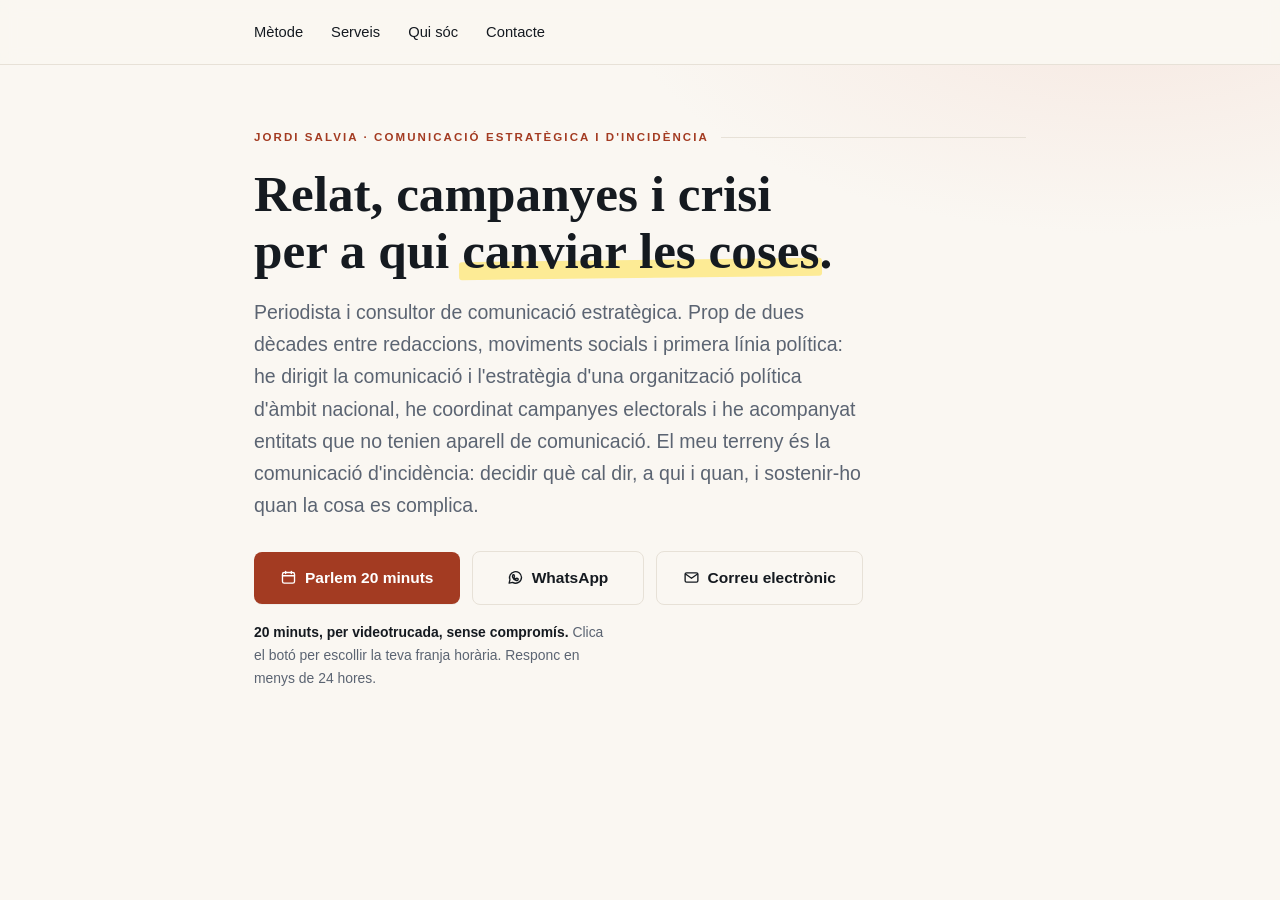
==== index.html @ 1759423c "CTA: recuperar el context de la reunió (20 min, videotrucada, sense compromís)" ====
<!DOCTYPE html>
<html lang="ca">
<head>
<meta charset="utf-8">
<meta name="viewport" content="width=device-width, initial-scale=1">
<title>Jordi Salvia · Comunicació estratègica i d'incidència</title>
<meta name="description" content="Assessor de comunicació estratègica i d'incidència. Relat, campanyes, discursos i gestió de crisi per a entitats, plataformes, grups polítics, institucions i moviments socials.">
<meta property="og:title" content="Jordi Salvia · Comunicació estratègica i d'incidència">
<meta property="og:description" content="Relat, campanyes i crisi per a qui vol canviar les coses.">
<meta property="og:type" content="website">
<meta property="og:locale" content="ca_ES">
<meta name="theme-color" content="#a33b22">
<link rel="canonical" href="https://jsalvia.github.io/web-serveis/">
<meta property="og:image" content="https://jsalvia.github.io/web-serveis/og-image.png">
<meta property="og:url" content="https://jsalvia.github.io/web-serveis/">
<meta name="twitter:card" content="summary_large_image">
<meta name="twitter:image" content="https://jsalvia.github.io/web-serveis/og-image.png">
<link rel="icon" href="data:image/svg+xml,%3Csvg xmlns='http://www.w3.org/2000/svg' viewBox='0 0 32 32'%3E%3Crect width='32' height='32' rx='6' fill='%23a33b22'/%3E%3Ctext x='16' y='22' font-family='Georgia,serif' font-size='18' fill='%23fff' text-anchor='middle'%3EJS%3C/text%3E%3C/svg%3E">
<link rel="stylesheet" href="assets/style.css?v=20261027g">
</head>
<body class="home">

<header class="top">
  <div class="wrap">
    <nav aria-label="Navegació principal">
      <a href="metode/">Mètode</a>
      <a href="serveis/">Serveis</a>
      <a href="qui-soc/">Qui sóc</a>
      <a href="contacte/">Contacte</a>
    </nav>
  </div>
</header>

<main class="home-main">
  <section class="hero hero-home">
    <div class="wrap hero-solo">
      <div class="hero-copy">
        <div class="eyebrow">Jordi Salvia · Comunicació estratègica i d'incidència</div>
        <h1>Relat, campanyes i crisi<br>per a qui <span class="highlight">canviar les coses</span>.</h1>
        <p class="lead">Periodista i consultor de comunicació estratègica. Prop de dues dècades entre redaccions, moviments socials i primera línia política: he dirigit la comunicació i l'estratègia d'una organització política d'àmbit nacional, he coordinat campanyes electorals i he acompanyat entitats que no tenien aparell de comunicació. El meu terreny és la comunicació d'incidència: decidir què cal dir, a qui i quan, i sostenir-ho quan la cosa es complica.</p>
        <div class="cta-row hero-actions">
          <a class="btn" href="https://cal.com/jordi-salvia/20min" target="_blank" rel="noopener"><svg viewBox="0 0 24 24" aria-hidden="true"><rect x="3.5" y="5" width="17" height="15" rx="2.5"/><path d="M3.5 9.5h17M8 3.5v3M16 3.5v3"/></svg>Parlem 20 minuts</a>
          <a class="btn ghost" href="https://wa.me/34615145977?text=Hola%20Jordi%2C%20he%20vist%20la%20web%20i%20voldria%20parlar%20de..." target="_blank" rel="noopener"><svg viewBox="0 0 24 24" aria-hidden="true"><path d="M20.5 11.6a8.5 8.5 0 0 1-12.6 7.4L3 20l1.1-4.7A8.5 8.5 0 1 1 20.5 11.6Z"/><path d="M8.2 8.4c.2-.5.4-.5.7-.5h.5c.2 0 .4.1.5.4l.7 1.6c.1.2 0 .4-.1.6l-.5.6c-.1.2-.2.3-.1.5.4.8 1.5 1.9 2.5 2.3.2.1.4 0 .5-.1l.6-.7c.2-.2.3-.2.5-.1l1.6.8c.2.1.3.2.3.4 0 .7-.4 1.5-1 1.8-.5.3-1.3.4-2.2.1-1.9-.6-4.1-2.7-4.8-4.6-.3-.9-.2-1.7.1-2.2Z"/></svg>WhatsApp</a>
          <a class="btn ghost" href="mailto:jsalvia@gmail.com?subject=Reuni%C3%B3%20de%2020%20minuts"><svg viewBox="0 0 24 24" aria-hidden="true"><rect x="3" y="5.5" width="18" height="13" rx="2"/><path d="m3.5 7 8.5 6 8.5-6"/></svg>Correu electrònic</a>
        </div>
        <p class="cta-note"><strong>20 minuts, per videotrucada, sense compromís.</strong> Clica el botó per escollir la teva franja horària. Responc en menys de 24 hores.</p>
      </div>
    </div>
  </section>
</main>

</body>
</html>
---- assets/style.css ----
:root{
    --ink:#151a20; --muted:#5b6472; --line:#e7e1d7;
    --bg:#faf7f2; --card:#ffffff; --band:#f3ece3;
    --accent:#a33b22; --accent-dark:#7f2c19; --soft:#f6e8e1;
    --max:820px;
  }
  *{box-sizing:border-box}
  html{scroll-behavior:smooth}
  body{margin:0;background:var(--bg);color:var(--ink);
    font-family:-apple-system,BlinkMacSystemFont,"Segoe UI",Roboto,Helvetica,Arial,sans-serif;
    line-height:1.65;-webkit-font-smoothing:antialiased;text-rendering:optimizeLegibility}
  h1,h2,h3,.brand,.quote{font-family:Georgia,"Iowan Old Style","Palatino Linotype","Times New Roman",serif;line-height:1.18;margin:0 0 .5em;font-weight:600}
  a{color:var(--accent);text-decoration:none}
  a:hover{text-decoration:underline}
  a:focus-visible,.btn:focus-visible{outline:2px solid var(--accent);outline-offset:3px;border-radius:8px}
  .wrap{max-width:var(--max);margin:0 auto;padding:0 24px}
  .eyebrow{display:flex;align-items:center;gap:12px;text-transform:uppercase;letter-spacing:.18em;font-size:.72rem;color:var(--accent);font-weight:700;margin-bottom:18px}
  .eyebrow::after{content:"";flex:1;height:1px;background:var(--line)}
  .num{font-variant-numeric:tabular-nums;color:var(--muted);font-weight:700}

  header.top{position:sticky;top:0;z-index:20;background:rgba(250,247,242,.86);backdrop-filter:blur(8px);border-bottom:1px solid var(--line)}
  header.top .wrap{display:flex;align-items:center;justify-content:space-between;height:64px}
  .brand{font-size:1.06rem;letter-spacing:.01em;color:var(--ink)}
  .brand b{color:var(--accent)}
  nav a{margin-left:22px;color:var(--ink);font-size:.92rem}
  nav a:hover{color:var(--accent);text-decoration:none}
  @media(max-width:660px){nav a{margin-left:14px;font-size:.84rem}}

  .hero{position:relative;padding:76px 0 66px;overflow:hidden}
  .hero::before{content:"";position:absolute;inset:0;background:
     radial-gradient(720px 340px at 88% -10%, var(--soft), transparent 70%);
     pointer-events:none}
  .hero .wrap{position:relative}
  .hero-grid{display:grid;gap:40px;align-items:center;grid-template-columns:1.18fr .82fr}
  @media(max-width:820px){.hero-grid{grid-template-columns:1fr;gap:28px}}
  .hero-foto{margin:0}
  .hero-foto img{width:100%;height:auto;display:block;border-radius:8px;box-shadow:0 18px 44px rgba(24,24,24,.14)}
  .hero h1{font-size:clamp(2rem,4.6vw,3.15rem);max-width:22ch;margin-bottom:.35em}
  .hero p.lead{font-size:clamp(1.04rem,2vw,1.22rem);color:var(--muted);max-width:54ch;margin:0 0 30px}
  .cta-row{display:flex;gap:12px;flex-wrap:wrap;align-items:center}
  .btn{display:inline-block;background:var(--accent);color:#fff;padding:13px 26px;border-radius:8px;font-weight:600;font-size:.97rem;box-shadow:0 1px 0 rgba(0,0,0,.04)}
  .btn:hover{background:var(--accent-dark);text-decoration:none}
  .btn.ghost{background:transparent;color:var(--ink);border:1px solid var(--line);box-shadow:none}
  .btn.ghost:hover{border-color:var(--accent);color:var(--accent);background:transparent}
  .cta-link{margin-left:6px;font-weight:600;font-size:.97rem;border-bottom:1px solid rgba(24,24,24,.28);padding-bottom:1px}
  .cta-link:hover{color:var(--accent);border-color:var(--accent);text-decoration:none}
  .cta-note{margin:16px 0 0;font-size:.87rem;color:var(--muted);max-width:46ch}
  .cta-row-center{justify-content:center}
  .avail-note{margin:20px auto 0;font-size:.92rem;color:#c9ccd2;max-width:46ch;line-height:1.5}
  .hero-tag{margin:0 0 26px;font-size:.98rem;color:var(--muted);max-width:52ch}
  .hero-tag b{color:var(--accent)}

  section{padding:66px 0}
  .band{background:var(--band)}
  .section-title{font-size:clamp(1.45rem,3vw,2rem);max-width:26ch}
  .section-lead{color:var(--muted);max-width:62ch;margin-top:-.2em}

  .grid{display:grid;gap:20px;grid-template-columns:repeat(auto-fit,minmax(230px,1fr));margin-top:34px}
  @media(min-width:760px){.grid.pairs{grid-template-columns:1fr 1fr}}
  .card{background:var(--card);border:1px solid var(--line);border-radius:8px;padding:24px;transition:transform .16s ease,box-shadow .16s ease,border-color .16s ease}
  .card:hover{transform:translateY(-3px);box-shadow:0 14px 34px rgba(24,24,24,.07);border-color:#d9cfc0}
  .card .ic{width:38px;height:38px;border-radius:8px;background:var(--soft);color:var(--accent);display:flex;align-items:center;justify-content:center;margin-bottom:14px}
  .card .ic svg{width:20px;height:20px;stroke:currentColor;fill:none;stroke-width:1.9;stroke-linecap:round;stroke-linejoin:round}
  .card h3{font-size:1.08rem;margin-bottom:.35em}
  .card p{margin:0;color:var(--muted);font-size:.95rem}

  ul.plain{list-style:none;padding:0;margin:22px 0 0}
  ul.plain li{padding:12px 0 12px 30px;position:relative;border-bottom:1px solid var(--line)}
  ul.plain li:last-child{border-bottom:0}
  ul.plain li::before{content:"";position:absolute;left:2px;top:20px;width:9px;height:9px;background:var(--accent);border-radius:50%}
  ul.plain strong{font-weight:600}

  .quote{border-left:3px solid var(--accent);padding:6px 0 6px 20px;font-size:clamp(1.15rem,2.4vw,1.5rem);max-width:60ch;color:var(--ink)}

  .steps{counter-reset:s;margin-top:34px;display:grid;gap:28px 34px;grid-template-columns:1fr 1fr}
  @media(max-width:720px){.steps{grid-template-columns:1fr;gap:24px}}
  .step{position:relative;padding:0 0 0 56px;counter-increment:s}
  .step::before{content:counter(s);position:absolute;left:0;top:-2px;width:38px;height:38px;border:1.5px solid var(--accent);color:var(--accent);border-radius:50%;display:flex;align-items:center;justify-content:center;font-weight:700;background:var(--bg)}
  .band .step::before{background:var(--band)}
  .step h3{font-size:1.02rem;margin-bottom:.2em}
  .step p{margin:0;color:var(--muted);font-size:.95rem}

  .card.exp{border-top:3px solid var(--accent)}
  .card .k{font-size:.74rem;text-transform:uppercase;letter-spacing:.14em;color:var(--accent);font-weight:700;margin-bottom:10px}
  .card .mut{margin:12px 0 0;padding-top:12px;border-top:1px solid var(--line);font-size:.86rem;color:var(--muted)}
  .exp-now{margin-top:26px;color:var(--muted);max-width:62ch}

  .cta-box{background:var(--ink);color:#fff;border-radius:8px;padding:48px;text-align:center}
  .cta-box h2{color:#fff;font-size:clamp(1.5rem,3vw,2rem)}
  .cta-box p{color:#c9ccd2;max-width:52ch;margin:0 auto 26px}
  .cta-box .btn{background:#fff;color:var(--ink)}
  .cta-box .btn:hover{background:#e9ebee}
  .cta-box .btn.ghost{background:transparent;color:#fff;border:1px solid rgba(255,255,255,.38)}
  .cta-box .btn.ghost:hover{background:rgba(255,255,255,.08);color:#fff;border-color:#fff}
  .contact-lines a{color:#fff;text-decoration:underline;text-underline-offset:2px}
  .contact-lines a:hover{color:#fff;text-decoration-thickness:2px}
  .contact-lines{margin-top:28px;font-size:1rem;display:grid;gap:8px;justify-items:center}
  .contact-lines div{color:#c9ccd2}
  .contact-lines strong{display:inline-block;min-width:92px;color:#8f959d;font-weight:600;font-size:.82rem;text-transform:uppercase;letter-spacing:.08em}

  footer{padding:34px 0 56px;color:var(--muted);font-size:.85rem;border-top:1px solid var(--line)}
  footer .wrap{display:flex;justify-content:space-between;gap:14px;flex-wrap:wrap}
  footer a{color:var(--muted)}

/* ---- pàgines internes ---- */
  nav a[aria-current="page"]{color:var(--ink)}
  .page-head{padding:54px 0 0}
  .page-head h1{font-size:clamp(1.85rem,4vw,2.7rem);max-width:24ch;margin:0 0 .35em}
  .page-head p{color:var(--muted);max-width:62ch;margin:0}
  .back-link{display:inline-block;margin:0 0 18px;font-size:.9rem;color:var(--muted)}
  .back-link:hover{color:var(--accent)}
  .teaser{margin-top:28px}

/* ---- heroi sense foto (portada) ---- */
  .hero-solo{max-width:840px}
  .hero-solo .hero-copy .lead{max-width:56ch}

/* ---- Capçalera 2026-10-27 ---- */
  header.top .wrap{display:flex;align-items:center;justify-content:flex-start;height:64px}
  nav{display:flex;align-items:center;justify-content:flex-start;gap:28px}
  nav a{margin:0;color:var(--ink);font-size:.92rem;position:relative;white-space:nowrap}
  nav a[aria-current="page"]{color:var(--accent)}
  nav a[aria-current="page"]::after{content:"";position:absolute;left:0;right:0;bottom:-7px;height:1.5px;background:var(--accent)}

/* ---- Home d'una pantalla ---- */
  body.home{min-height:100svh;display:flex;flex-direction:column}
  body.home .home-main{flex:1;display:flex;align-items:flex-start}
  .hero-home{padding:clamp(28px,7vh,72px) 0 64px;width:100%}
  .hero-home .hero-solo{max-width:820px;margin:0 auto;text-align:left}
  .hero-home h1{font-size:clamp(1.5rem,6vw,3.2rem);max-width:100%;margin:0 0 .32em;line-height:1.12}
  .highlight{position:relative;display:inline-block;z-index:0;white-space:nowrap}
  .highlight::before{content:"";position:absolute;left:-.06em;right:-.06em;bottom:.03em;height:.36em;background:#ffe45c;opacity:.62;border-radius:3px;transform:rotate(-.7deg);z-index:-1}
  .hero-home .lead{font-size:clamp(1.02rem,1.9vw,1.2rem);max-width:50ch;margin:0 0 30px}
  .hero-home .cta-row{justify-content:flex-start}
  .hero-home .cta-note{text-align:left;margin:16px 0 0}
  .hero-actions .btn{min-width:172px;text-align:center}

  @media(max-width:760px){
    header.top .wrap{height:auto;padding:12px 24px}
    nav{gap:18px;flex-wrap:wrap;justify-content:flex-start}
    nav a{font-size:.84rem}
  }
  @media(max-width:560px){
    .hero-home .lead{font-size:1rem;margin-bottom:22px}
    .hero-actions{flex-direction:column;align-items:stretch}
    .hero-actions .btn{width:100%;min-width:0}
  }
  @media(max-height:720px) and (min-width:761px){
    .hero-home h1{font-size:clamp(1.75rem,4.2vw,2.7rem)}
    .hero-home .lead{font-size:1rem;margin-bottom:22px}
    .hero-home{padding:18px 0}
  }

/* ---- Icones de contacte ---- */
  .btn svg{width:17px;height:17px;margin-right:8px;vertical-align:-3px;stroke:currentColor;fill:none;stroke-width:1.9;stroke-linecap:round;stroke-linejoin:round}
  .cta-note strong{color:var(--ink);font-weight:600}
  .avail-note strong{color:#fff;font-weight:600}
  .contact-lines div{display:flex;align-items:center;justify-content:center;gap:10px;flex-wrap:wrap}
  .contact-lines .ci{display:inline-flex;width:18px;height:18px;flex:0 0 18px;color:#c9ccd2}
  .contact-lines .ci svg{width:18px;height:18px;stroke:currentColor;fill:none;stroke-width:1.8;stroke-linecap:round;stroke-linejoin:round}
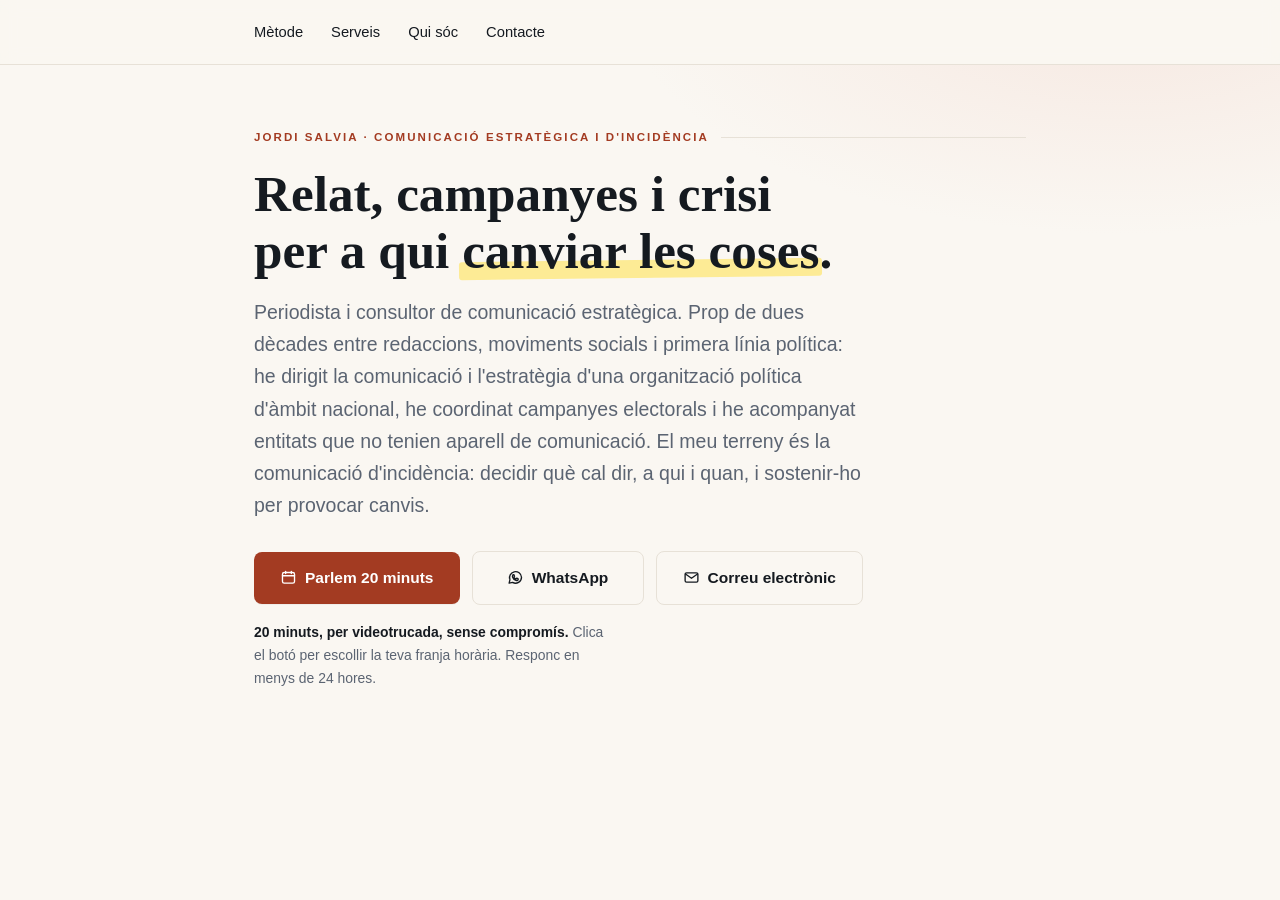
==== commit a108cdfc: "Perfil: acabar amb 'i sostenir-ho per provocar canvis'" ====
--- a/index.html
+++ b/index.html
@@ -37,7 +37,7 @@
       <div class="hero-copy">
         <div class="eyebrow">Jordi Salvia · Comunicació estratègica i d'incidència</div>
         <h1>Relat, campanyes i crisi<br>per a qui <span class="highlight">canviar les coses</span>.</h1>
-        <p class="lead">Periodista i consultor de comunicació estratègica. Prop de dues dècades entre redaccions, moviments socials i primera línia política: he dirigit la comunicació i l'estratègia d'una organització política d'àmbit nacional, he coordinat campanyes electorals i he acompanyat entitats que no tenien aparell de comunicació. El meu terreny és la comunicació d'incidència: decidir què cal dir, a qui i quan, i sostenir-ho quan la cosa es complica.</p>
+        <p class="lead">Periodista i consultor de comunicació estratègica. Prop de dues dècades entre redaccions, moviments socials i primera línia política: he dirigit la comunicació i l'estratègia d'una organització política d'àmbit nacional, he coordinat campanyes electorals i he acompanyat entitats que no tenien aparell de comunicació. El meu terreny és la comunicació d'incidència: decidir què cal dir, a qui i quan, i sostenir-ho per provocar canvis.</p>
         <div class="cta-row hero-actions">
           <a class="btn" href="https://cal.com/jordi-salvia/20min" target="_blank" rel="noopener"><svg viewBox="0 0 24 24" aria-hidden="true"><rect x="3.5" y="5" width="17" height="15" rx="2.5"/><path d="M3.5 9.5h17M8 3.5v3M16 3.5v3"/></svg>Parlem 20 minuts</a>
           <a class="btn ghost" href="https://wa.me/34615145977?text=Hola%20Jordi%2C%20he%20vist%20la%20web%20i%20voldria%20parlar%20de..." target="_blank" rel="noopener"><svg viewBox="0 0 24 24" aria-hidden="true"><path d="M20.5 11.6a8.5 8.5 0 0 1-12.6 7.4L3 20l1.1-4.7A8.5 8.5 0 1 1 20.5 11.6Z"/><path d="M8.2 8.4c.2-.5.4-.5.7-.5h.5c.2 0 .4.1.5.4l.7 1.6c.1.2 0 .4-.1.6l-.5.6c-.1.2-.2.3-.1.5.4.8 1.5 1.9 2.5 2.3.2.1.4 0 .5-.1l.6-.7c.2-.2.3-.2.5-.1l1.6.8c.2.1.3.2.3.4 0 .7-.4 1.5-1 1.8-.5.3-1.3.4-2.2.1-1.9-.6-4.1-2.7-4.8-4.6-.3-.9-.2-1.7.1-2.2Z"/></svg>WhatsApp</a>
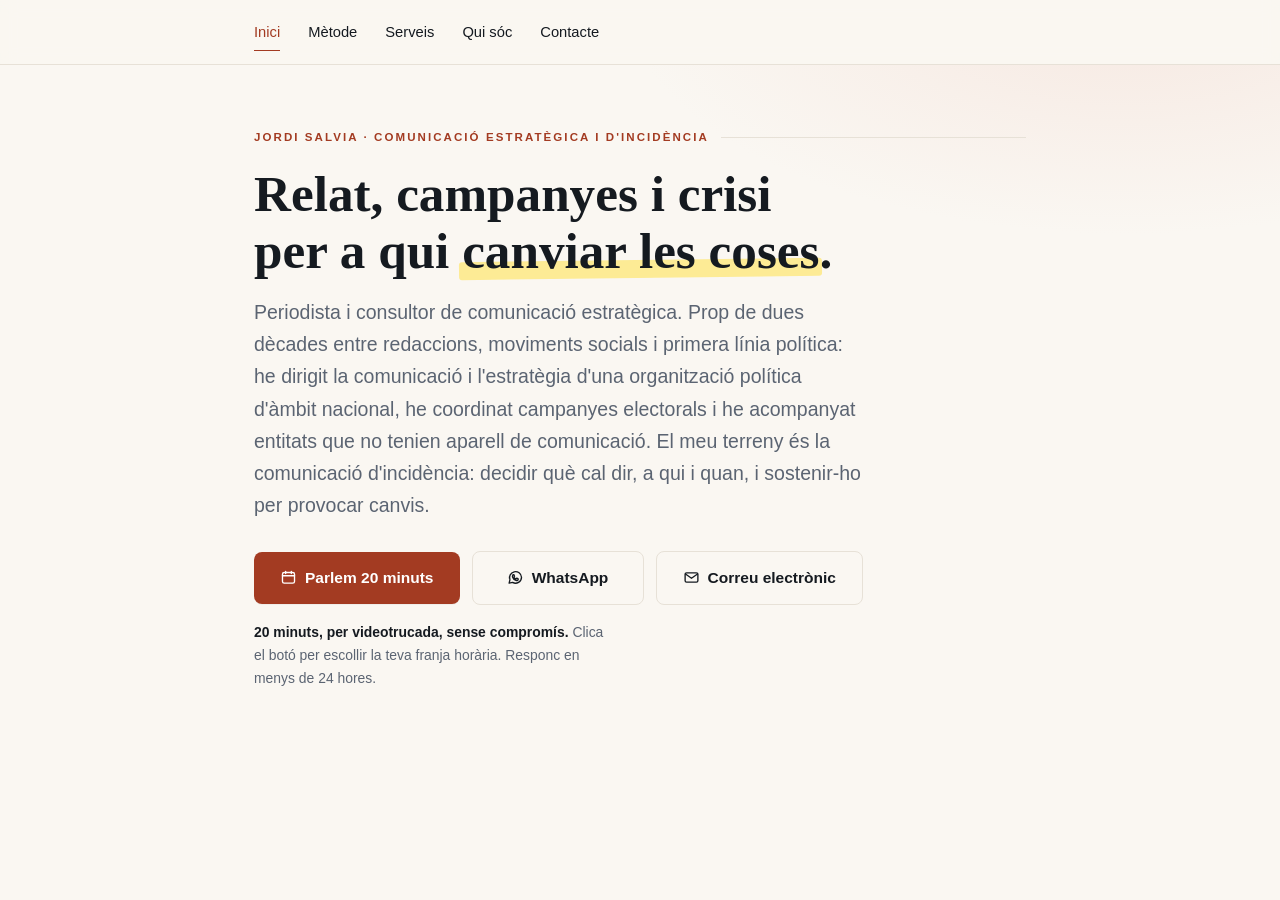
==== commit 0c846cd8: "Navegació: afegir Inici abans de Mètode" ====
--- a/index.html
+++ b/index.html
@@ -16,13 +16,14 @@
 <meta name="twitter:card" content="summary_large_image">
 <meta name="twitter:image" content="https://jsalvia.github.io/web-serveis/og-image.png">
 <link rel="icon" href="data:image/svg+xml,%3Csvg xmlns='http://www.w3.org/2000/svg' viewBox='0 0 32 32'%3E%3Crect width='32' height='32' rx='6' fill='%23a33b22'/%3E%3Ctext x='16' y='22' font-family='Georgia,serif' font-size='18' fill='%23fff' text-anchor='middle'%3EJS%3C/text%3E%3C/svg%3E">
-<link rel="stylesheet" href="assets/style.css?v=20261027g">
+<link rel="stylesheet" href="assets/style.css?v=20261027k">
 </head>
 <body class="home">
 
 <header class="top">
   <div class="wrap">
     <nav aria-label="Navegació principal">
+      <a href="./" aria-current="page">Inici</a>
       <a href="metode/">Mètode</a>
       <a href="serveis/">Serveis</a>
       <a href="qui-soc/">Qui sóc</a>
--- a/assets/style.css
+++ b/assets/style.css
@@ -10,6 +10,8 @@
     font-family:-apple-system,BlinkMacSystemFont,"Segoe UI",Roboto,Helvetica,Arial,sans-serif;
     line-height:1.65;-webkit-font-smoothing:antialiased;text-rendering:optimizeLegibility}
   h1,h2,h3,.brand,.quote{font-family:Georgia,"Iowan Old Style","Palatino Linotype","Times New Roman",serif;line-height:1.18;margin:0 0 .5em;font-weight:600}
+  h1,h2,h3,.section-title,.card h3,.step h3,.quote{text-wrap:balance}
+  p,.lead,.section-lead,.card p,.step p,.plain li,.checklist li{text-wrap:pretty}
   a{color:var(--accent);text-decoration:none}
   a:hover{text-decoration:underline}
   a:focus-visible,.btn:focus-visible{outline:2px solid var(--accent);outline-offset:3px;border-radius:8px}
@@ -46,14 +48,15 @@
   .cta-link:hover{color:var(--accent);border-color:var(--accent);text-decoration:none}
   .cta-note{margin:16px 0 0;font-size:.87rem;color:var(--muted);max-width:46ch}
   .cta-row-center{justify-content:center}
-  .avail-note{margin:20px auto 0;font-size:.92rem;color:#c9ccd2;max-width:46ch;line-height:1.5}
+  .avail-note{margin:32px auto 0;font-size:.92rem;color:#c9ccd2;max-width:54ch;line-height:1.5}
+  .note-mark{color:#fff;font-weight:700;margin-right:4px}
   .hero-tag{margin:0 0 26px;font-size:.98rem;color:var(--muted);max-width:52ch}
   .hero-tag b{color:var(--accent)}
 
-  section{padding:66px 0}
+  section{padding:72px 0}
   .band{background:var(--band)}
-  .section-title{font-size:clamp(1.45rem,3vw,2rem);max-width:26ch}
-  .section-lead{color:var(--muted);max-width:62ch;margin-top:-.2em}
+  .section-title{font-size:clamp(1.45rem,3vw,2rem);max-width:46ch;margin-bottom:.45em}
+  .section-lead{color:var(--muted);max-width:66ch;margin-top:0}
 
   .grid{display:grid;gap:20px;grid-template-columns:repeat(auto-fit,minmax(230px,1fr));margin-top:34px}
   @media(min-width:760px){.grid.pairs{grid-template-columns:1fr 1fr}}
@@ -74,6 +77,12 @@
 
   .steps{counter-reset:s;margin-top:34px;display:grid;gap:28px 34px;grid-template-columns:1fr 1fr}
   @media(max-width:720px){.steps{grid-template-columns:1fr;gap:24px}}
+  .method-steps{grid-template-columns:1fr;gap:0;margin-top:38px;border-top:1px solid var(--line)}
+  .method-steps .step{padding:28px 0 28px 64px;border-bottom:1px solid var(--line)}
+  .method-steps .step::before{top:28px;width:40px;height:40px}
+  .method-steps .step h3{font-size:1.18rem;margin-bottom:.3em}
+  .method-steps .step p{font-size:1rem;max-width:62ch}
+  .method-steps .step .out{margin-top:14px;padding:8px 0 0 14px;border-top:0;border-left:2px solid var(--accent);max-width:62ch}
   .step{position:relative;padding:0 0 0 56px;counter-increment:s}
   .step::before{content:counter(s);position:absolute;left:0;top:-2px;width:38px;height:38px;border:1.5px solid var(--accent);color:var(--accent);border-radius:50%;display:flex;align-items:center;justify-content:center;font-weight:700;background:var(--bg)}
   .band .step::before{background:var(--band)}
@@ -87,7 +96,7 @@
 
   .cta-box{background:var(--ink);color:#fff;border-radius:8px;padding:48px;text-align:center}
   .cta-box h2{color:#fff;font-size:clamp(1.5rem,3vw,2rem)}
-  .cta-box p{color:#c9ccd2;max-width:52ch;margin:0 auto 26px}
+  .cta-box p{color:#c9ccd2;max-width:58ch;margin:0 auto 26px}
   .cta-box .btn{background:#fff;color:var(--ink)}
   .cta-box .btn:hover{background:#e9ebee}
   .cta-box .btn.ghost{background:transparent;color:#fff;border:1px solid rgba(255,255,255,.38)}
@@ -105,7 +114,7 @@
 /* ---- pàgines internes ---- */
   nav a[aria-current="page"]{color:var(--ink)}
   .page-head{padding:54px 0 0}
-  .page-head h1{font-size:clamp(1.85rem,4vw,2.7rem);max-width:24ch;margin:0 0 .35em}
+  .page-head h1{font-size:clamp(1.85rem,4vw,2.7rem);max-width:30ch;margin:0 0 .35em}
   .page-head p{color:var(--muted);max-width:62ch;margin:0}
   .back-link{display:inline-block;margin:0 0 18px;font-size:.9rem;color:var(--muted)}
   .back-link:hover{color:var(--accent)}
@@ -150,6 +159,16 @@
     .hero-home .lead{font-size:1rem;margin-bottom:22px}
     .hero-home{padding:18px 0}
   }
+  @media(max-width:760px){
+    section{padding:48px 0}
+    .page-head{padding:40px 0 0}
+    .method-steps .step{padding:24px 0 24px 56px}
+    .method-steps .step::before{top:24px;width:36px;height:36px}
+  }
+  @media(max-width:560px){
+    .cta-box .cta-row{flex-direction:column;align-items:stretch}
+    .cta-box .cta-row .btn{width:100%;text-align:center}
+  }
 
 /* ---- Icones de contacte ---- */
   .btn svg{width:17px;height:17px;margin-right:8px;vertical-align:-3px;stroke:currentColor;fill:none;stroke-width:1.9;stroke-linecap:round;stroke-linejoin:round}
@@ -158,3 +177,12 @@
   .contact-lines div{display:flex;align-items:center;justify-content:center;gap:10px;flex-wrap:wrap}
   .contact-lines .ci{display:inline-flex;width:18px;height:18px;flex:0 0 18px;color:#c9ccd2}
   .contact-lines .ci svg{width:18px;height:18px;stroke:currentColor;fill:none;stroke-width:1.8;stroke-linecap:round;stroke-linejoin:round}
+
+/* ---- Pàgina de mètode ---- */
+  .step .out{margin:12px 0 0;padding-top:10px;border-top:1px solid var(--line);font-size:.86rem;color:var(--muted)}
+  .step .out b{color:var(--accent);font-weight:600}
+  .checklist{list-style:none;padding:0;margin:14px 0 0;display:grid;gap:10px}
+  .checklist li{position:relative;padding-left:24px;color:var(--muted);font-size:.95rem;line-height:1.45}
+  .checklist li::before{position:absolute;left:0;top:0;font-weight:700}
+  .checklist.yes li::before{content:"✓";color:var(--accent)}
+  .checklist.no li::before{content:"✕";color:#9a4a3a}
